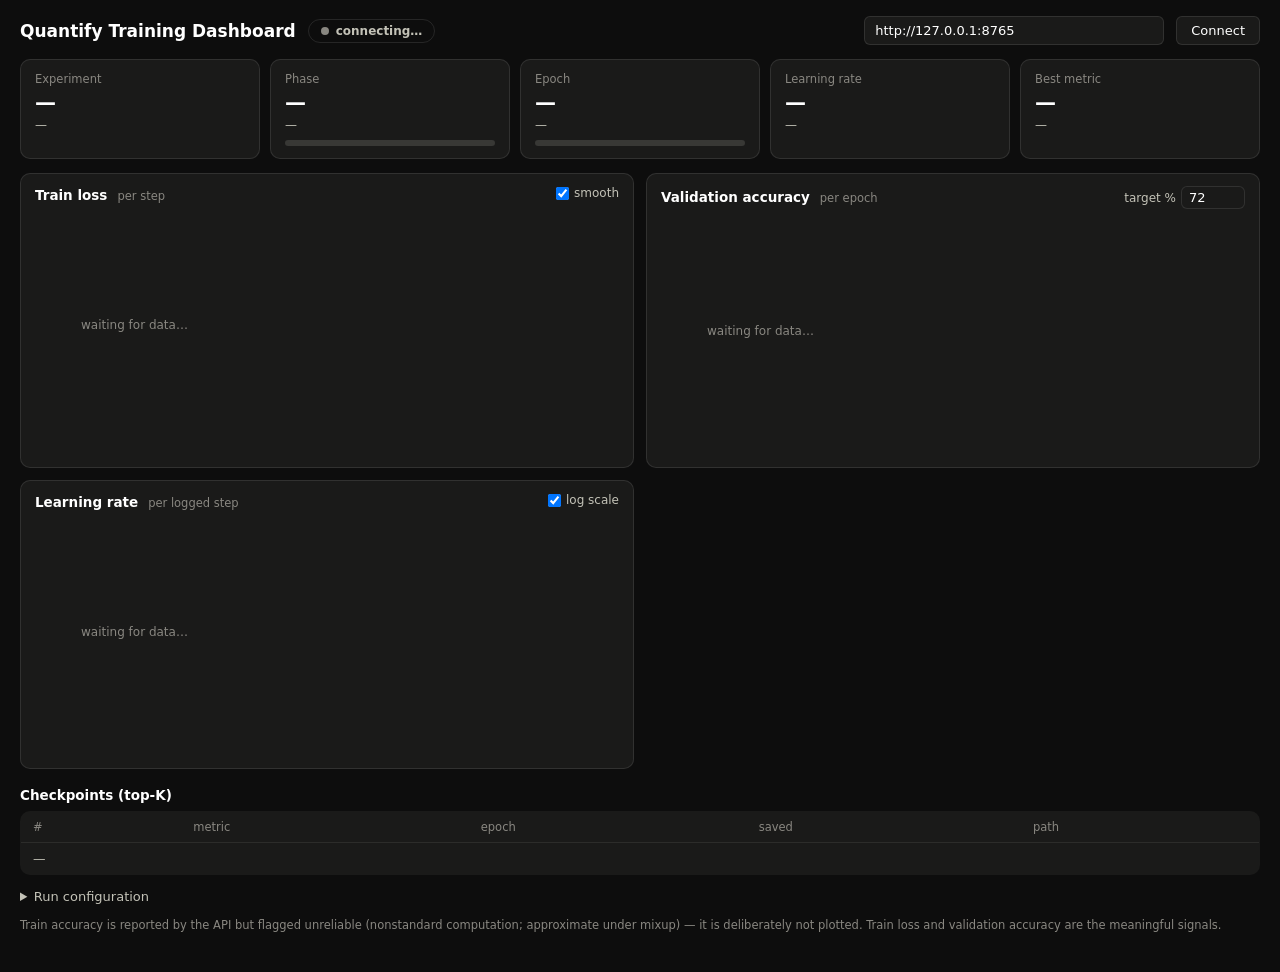
==== dashboard/index.html @ 870816b6 "Merge pull request #4 from mareebbaig/main testing dashboard" ====
<!DOCTYPE html>
<html lang="en">
<head>
<meta charset="utf-8">
<meta name="viewport" content="width=device-width, initial-scale=1">
<title>Quantify Training Dashboard</title>
<style>
  /* Dark-only theme (per project requirement). Palette roles from the
     validated reference palette; series colors checked with the dataviz
     validator against surface #1a1a19 (all PASS). */
  :root {
    --page:           #0d0d0d;
    --surface:        #1a1a19;
    --text-primary:   #ffffff;
    --text-secondary: #c3c2b7;
    --text-muted:     #898781;
    --grid:           #2c2c2a;
    --baseline:       #383835;
    --border:         rgba(255,255,255,0.10);
    --series-loss:    #3987e5;  /* blue  — train loss    */
    --series-acc:     #199e70;  /* aqua  — val accuracy  */
    --series-lr:      #c98500;  /* yellow — learning rate */
    --good:           #0ca30c;
    --critical:       #d03b3b;
  }
  * { box-sizing: border-box; margin: 0; padding: 0; }
  body {
    background: var(--page);
    color: var(--text-primary);
    font-family: system-ui, -apple-system, "Segoe UI", sans-serif;
    font-size: 14px;
    padding: 16px 20px 40px;
  }
  h1 { font-size: 17px; font-weight: 600; }
  .topbar {
    display: flex; align-items: center; gap: 12px; flex-wrap: wrap;
    margin-bottom: 14px;
  }
  .topbar .spacer { flex: 1; }
  .conn-pill {
    display: inline-flex; align-items: center; gap: 7px;
    padding: 4px 12px; border-radius: 99px; font-size: 12px; font-weight: 600;
    border: 1px solid var(--border); color: var(--text-secondary);
  }
  .conn-pill .dot { width: 8px; height: 8px; border-radius: 50%; background: var(--text-muted); }
  .conn-pill.live .dot { background: var(--good); }
  .conn-pill.finished .dot { background: var(--series-loss); }
  .conn-pill.disconnected { color: var(--critical); border-color: var(--critical); }
  .conn-pill.disconnected .dot { background: var(--critical); }

  input[type="text"], input[type="number"], select {
    background: var(--surface); color: var(--text-primary);
    border: 1px solid var(--border); border-radius: 6px;
    padding: 6px 10px; font: inherit; font-size: 13px;
  }
  input[type="text"]#apiBase { width: 300px; }
  button {
    background: var(--surface); color: var(--text-primary);
    border: 1px solid var(--border); border-radius: 6px;
    padding: 6px 14px; font: inherit; font-size: 13px; cursor: pointer;
  }
  button:hover { border-color: var(--text-muted); }

  .cards { display: grid; grid-template-columns: repeat(auto-fit, minmax(180px, 1fr)); gap: 10px; margin-bottom: 14px; }
  .card {
    background: var(--surface); border: 1px solid var(--border);
    border-radius: 10px; padding: 12px 14px; min-width: 0;
  }
  .card .label { font-size: 11.5px; color: var(--text-muted); margin-bottom: 5px; }
  .card .value { font-size: 21px; font-weight: 600; overflow: hidden; text-overflow: ellipsis; white-space: nowrap; }
  .card .sub   { font-size: 12px; color: var(--text-secondary); margin-top: 3px;
                 overflow: hidden; text-overflow: ellipsis; white-space: nowrap; }
  .meter { height: 6px; border-radius: 3px; background: var(--baseline); margin-top: 8px; overflow: hidden; }
  .meter > div { height: 100%; border-radius: 3px; background: var(--series-loss); width: 0%; transition: width .4s; }
  .meter.quant > div { background: var(--series-acc); }

  .charts { display: grid; grid-template-columns: repeat(auto-fit, minmax(420px, 1fr)); gap: 12px; }
  .chart-card { background: var(--surface); border: 1px solid var(--border); border-radius: 10px; padding: 12px 14px; }
  .chart-head { display: flex; align-items: baseline; gap: 10px; flex-wrap: wrap; margin-bottom: 6px; }
  .chart-head h2 { font-size: 13.5px; font-weight: 600; }
  .chart-head .hint { font-size: 11.5px; color: var(--text-muted); }
  .chart-head .controls { margin-left: auto; display: flex; align-items: center; gap: 10px; font-size: 12px; color: var(--text-secondary); }
  .chart-head .controls label { display: inline-flex; align-items: center; gap: 5px; cursor: pointer; }
  .chart-head input[type="number"] { width: 64px; padding: 3px 7px; }
  .chart-wrap { position: relative; }
  canvas { display: block; width: 100%; height: 240px; }
  .tooltip {
    position: absolute; pointer-events: none; display: none; z-index: 5;
    background: var(--page); border: 1px solid var(--border); border-radius: 7px;
    padding: 7px 10px; font-size: 12px; color: var(--text-secondary);
    white-space: nowrap; box-shadow: 0 4px 14px rgba(0,0,0,.5);
  }
  .tooltip .tt-value { color: var(--text-primary); font-weight: 600; font-size: 13px; }
  .tooltip .key { display: inline-block; width: 12px; height: 0; border-top: 2px solid; margin-right: 6px; vertical-align: middle; }

  details.config { margin: 14px 0; }
  details.config summary { cursor: pointer; color: var(--text-secondary); font-size: 13px; }
  details.config pre {
    margin-top: 8px; padding: 12px; background: var(--surface);
    border: 1px solid var(--border); border-radius: 10px;
    font-size: 12px; color: var(--text-secondary); overflow-x: auto;
  }
  .section-title { font-size: 13.5px; font-weight: 600; margin: 18px 0 8px; }
  table { width: 100%; border-collapse: collapse; background: var(--surface); border: 1px solid var(--border); border-radius: 10px; overflow: hidden; }
  th, td { text-align: left; padding: 8px 12px; font-size: 12.5px; border-bottom: 1px solid var(--grid); }
  th { color: var(--text-muted); font-weight: 500; font-size: 11.5px; }
  td { color: var(--text-secondary); }
  td.num { font-variant-numeric: tabular-nums; }
  tr:last-child td { border-bottom: none; }
  .footnote { font-size: 11.5px; color: var(--text-muted); margin-top: 14px; }
</style>
</head>
<body>

<div class="topbar">
  <h1>Quantify Training Dashboard</h1>
  <span class="conn-pill" id="connPill"><span class="dot"></span><span id="connText">connecting…</span></span>
  <div class="spacer"></div>
  <input type="text" id="apiBase" list="apiBaseList" placeholder="http://127.0.0.1:8765" spellcheck="false">
  <datalist id="apiBaseList"></datalist>
  <button id="connectBtn">Connect</button>
</div>

<div class="cards">
  <div class="card">
    <div class="label">Experiment</div>
    <div class="value" id="expName">—</div>
    <div class="sub" id="expSub">—</div>
  </div>
  <div class="card">
    <div class="label">Phase</div>
    <div class="value" id="phaseName">—</div>
    <div class="sub" id="quantSub">—</div>
    <div class="meter quant"><div id="quantMeter"></div></div>
  </div>
  <div class="card">
    <div class="label">Epoch</div>
    <div class="value" id="epochVal">—</div>
    <div class="sub" id="etaSub">—</div>
    <div class="meter"><div id="epochMeter"></div></div>
  </div>
  <div class="card">
    <div class="label">Learning rate</div>
    <div class="value" id="lrVal">—</div>
    <div class="sub" id="stepSub">—</div>
  </div>
  <div class="card">
    <div class="label" id="bestLabel">Best metric</div>
    <div class="value" id="bestVal">—</div>
    <div class="sub" id="bestSub">—</div>
  </div>
</div>

<div class="charts">
  <div class="chart-card">
    <div class="chart-head">
      <h2>Train loss</h2><span class="hint">per step</span>
      <div class="controls">
        <label><input type="checkbox" id="smoothToggle" checked> smooth</label>
      </div>
    </div>
    <div class="chart-wrap">
      <canvas id="lossChart"></canvas>
      <div class="tooltip" id="lossTip"></div>
    </div>
  </div>

  <div class="chart-card">
    <div class="chart-head">
      <h2>Validation accuracy</h2><span class="hint">per epoch</span>
      <div class="controls">
        <label>target % <input type="number" id="targetAcc" value="72" min="0" max="100" step="0.5"></label>
      </div>
    </div>
    <div class="chart-wrap">
      <canvas id="accChart"></canvas>
      <div class="tooltip" id="accTip"></div>
    </div>
  </div>

  <div class="chart-card">
    <div class="chart-head">
      <h2>Learning rate</h2><span class="hint">per logged step</span>
      <div class="controls">
        <label><input type="checkbox" id="lrLogToggle" checked> log scale</label>
      </div>
    </div>
    <div class="chart-wrap">
      <canvas id="lrChart"></canvas>
      <div class="tooltip" id="lrTip"></div>
    </div>
  </div>
</div>

<div class="section-title">Checkpoints (top-K)</div>
<table id="ckptTable">
  <thead><tr><th>#</th><th id="ckptMetricHead">metric</th><th>epoch</th><th>saved</th><th>path</th></tr></thead>
  <tbody><tr><td colspan="5">—</td></tr></tbody>
</table>

<details class="config">
  <summary>Run configuration</summary>
  <pre id="configDump">—</pre>
</details>

<p class="footnote">
  Train accuracy is reported by the API but flagged unreliable (nonstandard computation;
  approximate under mixup) — it is deliberately not plotted. Train loss and validation
  accuracy are the meaningful signals.
</p>

<script>
"use strict";

/* ────────────────────────── state ────────────────────────── */

const state = {
  apiBase: null,
  steps: [],        // {step, t, loss, lr}
  epochs: [],       // {epoch, t, duration_s, train_loss, val_loss, val_acc, ...}
  sinceStep: -1,
  sinceEpoch: -1,
  status: null,
  failures: 0,
  connected: false,
  timer: null,
};

const $ = (id) => document.getElementById(id);

const css = (name) =>
  getComputedStyle(document.documentElement).getPropertyValue(name).trim();
const COLORS = {
  loss: css("--series-loss"), acc: css("--series-acc"), lr: css("--series-lr"),
  grid: css("--grid"), baseline: css("--baseline"),
  muted: css("--text-muted"), secondary: css("--text-secondary"),
  surface: css("--surface"),
};

/* ────────────────────── API base handling ────────────────────── */

function savedBases() {
  try { return JSON.parse(localStorage.getItem("quantify_api_bases") || "[]"); }
  catch { return []; }
}
function rememberBase(base) {
  const bases = savedBases().filter((b) => b !== base);
  bases.unshift(base);
  localStorage.setItem("quantify_api_bases", JSON.stringify(bases.slice(0, 8)));
  renderBaseList();
}
function renderBaseList() {
  const dl = $("apiBaseList");
  dl.replaceChildren(...savedBases().map((b) => {
    const opt = document.createElement("option");
    opt.value = b;
    return opt;
  }));
}

function connect(base) {
  base = base.replace(/\/+$/, "");
  state.apiBase = base;
  state.steps = []; state.epochs = [];
  state.sinceStep = -1; state.sinceEpoch = -1;
  state.status = null; state.failures = 0; state.connected = false;
  $("configDump").textContent = "—";
  rememberBase(base);
  setPill("connecting…", "");
  if (state.timer) clearInterval(state.timer);
  fetchConfig();
  poll();
  state.timer = setInterval(poll, 2000);
}

/* ────────────────────────── polling ────────────────────────── */

async function getJSON(path) {
  const resp = await fetch(state.apiBase + path, { signal: AbortSignal.timeout(4000) });
  if (!resp.ok) throw new Error("HTTP " + resp.status);
  return resp.json();
}

async function poll() {
  try {
    const [status, metrics] = await Promise.all([
      getJSON("/api/v1/status"),
      getJSON(`/api/v1/metrics?since_step=${state.sinceStep}&since_epoch=${state.sinceEpoch}`),
    ]);
    state.status = status;
    for (const s of metrics.steps) { state.steps.push(s); state.sinceStep = s.step; }
    for (const e of metrics.epochs) { state.epochs.push(e); state.sinceEpoch = e.epoch; }
    state.failures = 0;
    state.connected = true;
    setPill(status.status === "finished" ? "finished" : "live",
            status.status === "finished" ? "finished" : "live");
    renderStatus(); renderCharts();
    if (state.steps.length === metrics.steps.length || metrics.epochs.length) fetchCheckpoints();
  } catch (err) {
    state.failures += 1;
    if (state.failures >= 2) {
      state.connected = false;
      const suffix = state.status && state.status.status === "finished"
        ? "disconnected (run finished)" : "disconnected — showing last known state";
      setPill(suffix, "disconnected");
    }
  }
}

async function fetchConfig() {
  try {
    const cfg = await getJSON("/api/v1/config");
    $("configDump").textContent = JSON.stringify(cfg, null, 2);
  } catch { /* retried implicitly on next connect */ }
}

async function fetchCheckpoints() {
  try {
    const data = await getJSON("/api/v1/checkpoints");
    renderCheckpoints(data);
  } catch { /* keep last table */ }
}

function setPill(text, cls) {
  $("connText").textContent = text;
  $("connPill").className = "conn-pill " + cls;
}

/* ────────────────────── status panel ────────────────────── */

function fmtDuration(s) {
  if (s == null) return "—";
  s = Math.round(s);
  if (s < 60) return s + "s";
  const m = Math.floor(s / 60), sec = s % 60;
  if (m < 60) return `${m}m ${String(sec).padStart(2, "0")}s`;
  return `${Math.floor(m / 60)}h ${String(m % 60).padStart(2, "0")}m`;
}
const fmtSci = (v) => v == null ? "—" :
  (Math.abs(v) >= 0.01 ? +v.toPrecision(4) + "" : v.toExponential(2));

function renderStatus() {
  const st = state.status;
  if (!st) return;

  $("expName").textContent = st.experiment_name || "—";
  $("expName").title = st.experiment_name || "";
  $("expSub").textContent =
    `${st.model_class || "?"} · ${st.trainer_version || "?"} · ${st.device || "?"} · pid ${st.pid}`;

  const phase = st.phase || {};
  $("phaseName").textContent = phase.name === "qat" ? "QAT" : "Float warmup";
  const q = phase.quantizers || {};
  if (phase.name !== "qat") {
    // Quantization is gated off during float warmup; alpha counts from the
    // manager are not meaningful yet (V1 custom quantizers default alpha=1).
    $("quantSub").textContent = q.total
      ? `quantization gated off · ${q.total} quantizers`
      : "quantization gated off";
    $("quantMeter").style.width = "0%";
  } else if (q.total) {
    $("quantSub").textContent =
      `${q.fully_quantized}/${q.total} fully quantized · ${q.calibrated} calibrated`;
    $("quantMeter").style.width = (100 * q.fully_quantized / q.total) + "%";
  } else {
    $("quantSub").textContent = "quantizing";
    $("quantMeter").style.width = "100%";
  }

  $("epochVal").textContent =
    st.total_epochs != null ? `${st.epoch} / ${st.total_epochs}` : String(st.epoch ?? "—");
  const eta = st.status === "finished" ? "run finished" : `ETA ${fmtDuration(st.eta_s)}`;
  $("etaSub").textContent = `${eta} · up ${fmtDuration(st.uptime_s)}`;
  const inEpoch = st.epoch_progress != null ? st.epoch_progress : 0;
  const overall = st.total_epochs
    ? ((st.epochs_completed + (st.status === "finished" ? 0 : inEpoch)) / st.total_epochs)
    : 0;
  $("epochMeter").style.width = Math.min(100, 100 * overall) + "%";

  $("lrVal").textContent = fmtSci(st.current_lr);
  $("stepSub").textContent = st.global_step != null ? `step ${st.global_step.toLocaleString()}` : "—";

  const best = st.best_metric;
  if (best) {
    $("bestLabel").textContent = `Best ${best.name}`;
    $("bestVal").textContent = fmtSci(best.value);
    $("bestSub").textContent = `epoch ${best.epoch} (${best.mode})`;
  }
}

/* ────────────────────── checkpoints table ────────────────────── */

function renderCheckpoints(data) {
  $("ckptMetricHead").textContent = data.monitor_metric || "metric";
  const rows = (data.checkpoints || []).map((c) => {
    const tr = document.createElement("tr");
    const cells = [
      String(c.rank + 1),
      fmtSci(c.metric_value),
      String(c.epoch),
      c.mtime ? new Date(c.mtime * 1000).toLocaleTimeString() : "—",
      c.path,
    ];
    cells.forEach((text, i) => {
      const td = document.createElement("td");
      td.textContent = i === 4 ? text.split(/[\\/]/).pop() : text;
      if (i === 4) td.title = text;
      if (i === 1 || i === 2) td.className = "num";
      tr.appendChild(td);
    });
    return tr;
  });
  const body = $("ckptTable").tBodies[0];
  if (rows.length) body.replaceChildren(...rows);
}

/* ────────────────────── charting (canvas) ────────────────────── */

function niceTicks(lo, hi, n = 5) {
  if (!(hi > lo)) hi = lo + 1;
  const span = hi - lo;
  const step0 = Math.pow(10, Math.floor(Math.log10(span / n)));
  const step = [1, 2, 5, 10].map((m) => m * step0).find((s) => span / s <= n) || step0 * 10;
  const ticks = [];
  for (let v = Math.ceil(lo / step) * step; v <= hi + 1e-12; v += step) ticks.push(v);
  return ticks;
}

function fmtTick(v) {
  if (v === 0) return "0";
  const a = Math.abs(v);
  if (a >= 1e5 || a < 1e-3) return v.toExponential(0);
  if (a >= 1000) return (v / 1000) + "k";
  return +v.toPrecision(3) + "";
}

/** Minimal single-series line chart with crosshair tooltip. */
class LineChart {
  constructor(canvasId, tipId, color, opts = {}) {
    this.canvas = $(canvasId);
    this.tip = $(tipId);
    this.color = color;
    this.opts = opts;              // {log, target, xLabel, valueName, fmt}
    this.data = [];                // [{x, y}]
    this.aux = null;               // optional raw (unsmoothed) series
    this.hoverX = null;
    this.canvas.addEventListener("pointermove", (e) => this.onMove(e));
    this.canvas.addEventListener("pointerleave", () => { this.hoverX = null; this.tip.style.display = "none"; this.draw(); });
    new ResizeObserver(() => this.draw()).observe(this.canvas);
  }

  setData(data, aux = null) { this.data = data; this.aux = aux; this.draw(); }

  layout() {
    const dpr = window.devicePixelRatio || 1;
    const w = this.canvas.clientWidth, h = this.canvas.clientHeight;
    if (this.canvas.width !== w * dpr) { this.canvas.width = w * dpr; this.canvas.height = h * dpr; }
    return { w, h, dpr, m: { l: 46, r: 12, t: 8, b: 22 } };
  }

  scales(w, h, m) {
    const pts = this.data;
    const xs = pts.map((p) => p.x);
    let ys = pts.map((p) => p.y);
    if (this.aux) ys = ys.concat(this.aux.map((p) => p.y));
    const log = this.opts.log && this.opts.log();
    if (log) ys = ys.filter((y) => y > 0);
    const target = this.opts.target ? this.opts.target() : null;
    if (target != null && !log) ys = ys.concat([target]);
    let xLo = Math.min(...xs), xHi = Math.max(...xs);
    let yLo = Math.min(...ys), yHi = Math.max(...ys);
    if (xLo === xHi) { xLo -= 0.5; xHi += 0.5; }
    if (log) { yLo = Math.log10(yLo); yHi = Math.log10(yHi); }
    if (yLo === yHi) { yLo -= Math.abs(yLo) * 0.1 || 0.5; yHi += Math.abs(yHi) * 0.1 || 0.5; }
    const pad = (yHi - yLo) * 0.06;
    yLo -= pad; yHi += pad;
    const X = (x) => m.l + ((x - xLo) / (xHi - xLo)) * (w - m.l - m.r);
    const Y = (y) => {
      const v = log ? Math.log10(Math.max(y, 1e-300)) : y;
      return h - m.b - ((v - yLo) / (yHi - yLo)) * (h - m.t - m.b);
    };
    return { X, Y, xLo, xHi, yLo, yHi, log };
  }

  draw() {
    const { w, h, dpr, m } = this.layout();
    const ctx = this.canvas.getContext("2d");
    ctx.setTransform(dpr, 0, 0, dpr, 0, 0);
    ctx.clearRect(0, 0, w, h);
    if (this.data.length < 1) {
      ctx.fillStyle = COLORS.muted; ctx.font = "12px system-ui";
      ctx.fillText("waiting for data…", m.l, h / 2);
      return;
    }
    const sc = this.scales(w, h, m);
    ctx.font = "11px system-ui";

    // gridlines + y ticks (hairline, recessive)
    const yTicks = sc.log
      ? this.logTicks(sc.yLo, sc.yHi)
      : niceTicks(sc.yLo, sc.yHi, 5).map((v) => [v, fmtTick(v)]);
    ctx.strokeStyle = COLORS.grid; ctx.lineWidth = 1; ctx.fillStyle = COLORS.muted;
    ctx.textAlign = "right"; ctx.textBaseline = "middle";
    for (const [v, label] of yTicks) {
      const y = h - m.b - ((v - sc.yLo) / (sc.yHi - sc.yLo)) * (h - m.t - m.b);
      if (y < m.t - 1 || y > h - m.b + 1) continue;
      ctx.beginPath(); ctx.moveTo(m.l, y); ctx.lineTo(w - m.r, y); ctx.stroke();
      ctx.fillText(label, m.l - 6, y);
    }
    // x ticks
    ctx.textAlign = "center"; ctx.textBaseline = "top";
    for (const v of niceTicks(sc.xLo, sc.xHi, 7)) {
      if (v < sc.xLo || v > sc.xHi) continue;
      ctx.fillText(fmtTick(v), sc.X(v), h - m.b + 6);
    }
    // baseline
    ctx.strokeStyle = COLORS.baseline;
    ctx.beginPath(); ctx.moveTo(m.l, h - m.b); ctx.lineTo(w - m.r, h - m.b); ctx.stroke();

    // target reference line (dashed, ink — not a series)
    const target = this.opts.target ? this.opts.target() : null;
    if (target != null && !sc.log) {
      const y = sc.Y(target);
      if (y >= m.t && y <= h - m.b) {
        ctx.save();
        ctx.strokeStyle = COLORS.secondary; ctx.setLineDash([5, 4]); ctx.lineWidth = 1;
        ctx.beginPath(); ctx.moveTo(m.l, y); ctx.lineTo(w - m.r, y); ctx.stroke();
        ctx.restore();
        ctx.fillStyle = COLORS.secondary; ctx.textAlign = "left"; ctx.textBaseline = "bottom";
        ctx.fillText("target " + target, m.l + 4, y - 2);
      }
    }

    // aux (raw) series — de-emphasized wash under the main line
    if (this.aux && this.aux.length > 1) this.strokePath(ctx, this.aux, sc, w, 0.35, 1.5);
    // main series — 2px round
    this.strokePath(ctx, this.data, sc, w, 1, 2);

    // end marker: >=8px dot with 2px surface ring
    const last = this.data[this.data.length - 1];
    ctx.beginPath(); ctx.arc(sc.X(last.x), sc.Y(last.y), 6, 0, 7);
    ctx.fillStyle = COLORS.surface; ctx.fill();
    ctx.beginPath(); ctx.arc(sc.X(last.x), sc.Y(last.y), 4, 0, 7);
    ctx.fillStyle = this.color; ctx.fill();

    // crosshair
    if (this.hoverX != null) {
      const p = this.nearest(this.hoverX, sc);
      if (p) {
        ctx.strokeStyle = COLORS.baseline; ctx.lineWidth = 1;
        ctx.beginPath(); ctx.moveTo(sc.X(p.x), m.t); ctx.lineTo(sc.X(p.x), h - m.b); ctx.stroke();
        ctx.beginPath(); ctx.arc(sc.X(p.x), sc.Y(p.y), 5.5, 0, 7);
        ctx.fillStyle = COLORS.surface; ctx.fill();
        ctx.beginPath(); ctx.arc(sc.X(p.x), sc.Y(p.y), 3.5, 0, 7);
        ctx.fillStyle = this.color; ctx.fill();
      }
    }
  }

  logTicks(lo, hi) {
    const ticks = [];
    for (let e = Math.ceil(lo); e <= Math.floor(hi); e++) ticks.push([e, "1e" + e]);
    if (ticks.length < 2) ticks.push([lo, fmtTick(Math.pow(10, lo))], [hi, fmtTick(Math.pow(10, hi))]);
    return ticks;
  }

  strokePath(ctx, pts, sc, w, alpha, width) {
    // Downsample to ~2 points per pixel column (min/max) for large histories
    const plotW = Math.max(w - 60, 50);
    let drawPts = pts;
    if (pts.length > plotW * 2) {
      drawPts = [];
      const bucket = pts.length / plotW;
      for (let b = 0; b < plotW; b++) {
        const s = Math.floor(b * bucket), e = Math.min(Math.floor((b + 1) * bucket), pts.length);
        if (s >= e) continue;
        let mn = pts[s], mx = pts[s];
        for (let i = s + 1; i < e; i++) {
          if (pts[i].y < mn.y) mn = pts[i];
          if (pts[i].y > mx.y) mx = pts[i];
        }
        drawPts.push(mn.x <= mx.x ? mn : mx, mn.x <= mx.x ? mx : mn);
      }
    }
    ctx.save();
    ctx.globalAlpha = alpha;
    ctx.strokeStyle = this.color; ctx.lineWidth = width;
    ctx.lineJoin = "round"; ctx.lineCap = "round";
    ctx.beginPath();
    drawPts.forEach((p, i) => {
      const x = sc.X(p.x), y = sc.Y(p.y);
      i === 0 ? ctx.moveTo(x, y) : ctx.lineTo(x, y);
    });
    ctx.stroke();
    ctx.restore();
  }

  nearest(pixelX, sc) {
    // binary search on x (data is sorted by x)
    const pts = this.data;
    if (!pts.length) return null;
    let lo = 0, hi = pts.length - 1;
    while (hi - lo > 1) {
      const mid = (lo + hi) >> 1;
      (sc.X(pts[mid].x) < pixelX) ? (lo = mid) : (hi = mid);
    }
    return (Math.abs(sc.X(pts[lo].x) - pixelX) <= Math.abs(sc.X(pts[hi].x) - pixelX)) ? pts[lo] : pts[hi];
  }

  onMove(e) {
    if (!this.data.length) return;
    const rect = this.canvas.getBoundingClientRect();
    this.hoverX = e.clientX - rect.left;
    const { w, h, m } = this.layout();
    const sc = this.scales(w, h, m);
    const p = this.nearest(this.hoverX, sc);
    this.draw();
    if (!p) return;
    const fmt = this.opts.fmt || fmtSci;
    this.tip.replaceChildren();
    const line1 = document.createElement("div");
    const key = document.createElement("span");
    key.className = "key"; key.style.borderTopColor = this.color;
    const val = document.createElement("span");
    val.className = "tt-value"; val.textContent = fmt(p.y);
    line1.append(key, val, ` ${this.opts.valueName || "value"}`);
    const line2 = document.createElement("div");
    line2.textContent = `${this.opts.xLabel || "x"} ${p.x.toLocaleString()}`;
    this.tip.append(line1, line2);
    this.tip.style.display = "block";
    const tipW = this.tip.offsetWidth;
    const px = sc.X(p.x);
    this.tip.style.left = (px + 12 + tipW > w ? px - tipW - 12 : px + 12) + "px";
    this.tip.style.top = Math.max(sc.Y(p.y) - 40, 4) + "px";
  }
}

const lossChart = new LineChart("lossChart", "lossTip", COLORS.loss,
  { xLabel: "step", valueName: "loss", fmt: (v) => v.toFixed(4) });
const accChart = new LineChart("accChart", "accTip", COLORS.acc,
  { xLabel: "epoch", valueName: "val acc", target: () => {
      const v = parseFloat($("targetAcc").value);
      return Number.isFinite(v) ? v / 100 : null;
    }, fmt: (v) => (100 * v).toFixed(2) + "%" });
const lrChart = new LineChart("lrChart", "lrTip", COLORS.lr,
  { xLabel: "step", valueName: "lr", log: () => $("lrLogToggle").checked });

function ema(points, alpha) {
  let m = null;
  return points.map((p) => {
    m = m === null ? p.y : alpha * m + (1 - alpha) * p.y;
    return { x: p.x, y: m };
  });
}

function renderCharts() {
  const lossPts = state.steps.filter((s) => s.loss != null).map((s) => ({ x: s.step, y: s.loss }));
  if ($("smoothToggle").checked && lossPts.length > 5) {
    // smoothing window scales gently with history length
    const alpha = Math.min(0.98, 1 - 1 / Math.max(5, lossPts.length / 50));
    lossChart.setData(ema(lossPts, alpha), lossPts);
  } else {
    lossChart.setData(lossPts, null);
  }

  accChart.setData(
    state.epochs.filter((e) => e.val_acc != null).map((e) => ({ x: e.epoch, y: e.val_acc })));

  let lrPts = state.steps.filter((s) => s.lr != null).map((s) => ({ x: s.step, y: s.lr }));
  if (!lrPts.length)  // fall back to per-epoch LR when no scheduler logs steps
    lrPts = state.epochs.filter((e) => e.lr != null).map((e) => ({ x: e.epoch, y: e.lr }));
  lrChart.setData(lrPts);
}

["smoothToggle", "lrLogToggle", "targetAcc"].forEach((id) =>
  $(id).addEventListener("input", renderCharts));

/* ────────────────────────── boot ────────────────────────── */

renderBaseList();
const urlApi = new URLSearchParams(location.search).get("api");
const initial = urlApi || savedBases()[0] || "http://127.0.0.1:8765";
$("apiBase").value = initial;
$("connectBtn").addEventListener("click", () => connect($("apiBase").value.trim()));
$("apiBase").addEventListener("keydown", (e) => { if (e.key === "Enter") connect($("apiBase").value.trim()); });
connect(initial);
</script>
</body>
</html>
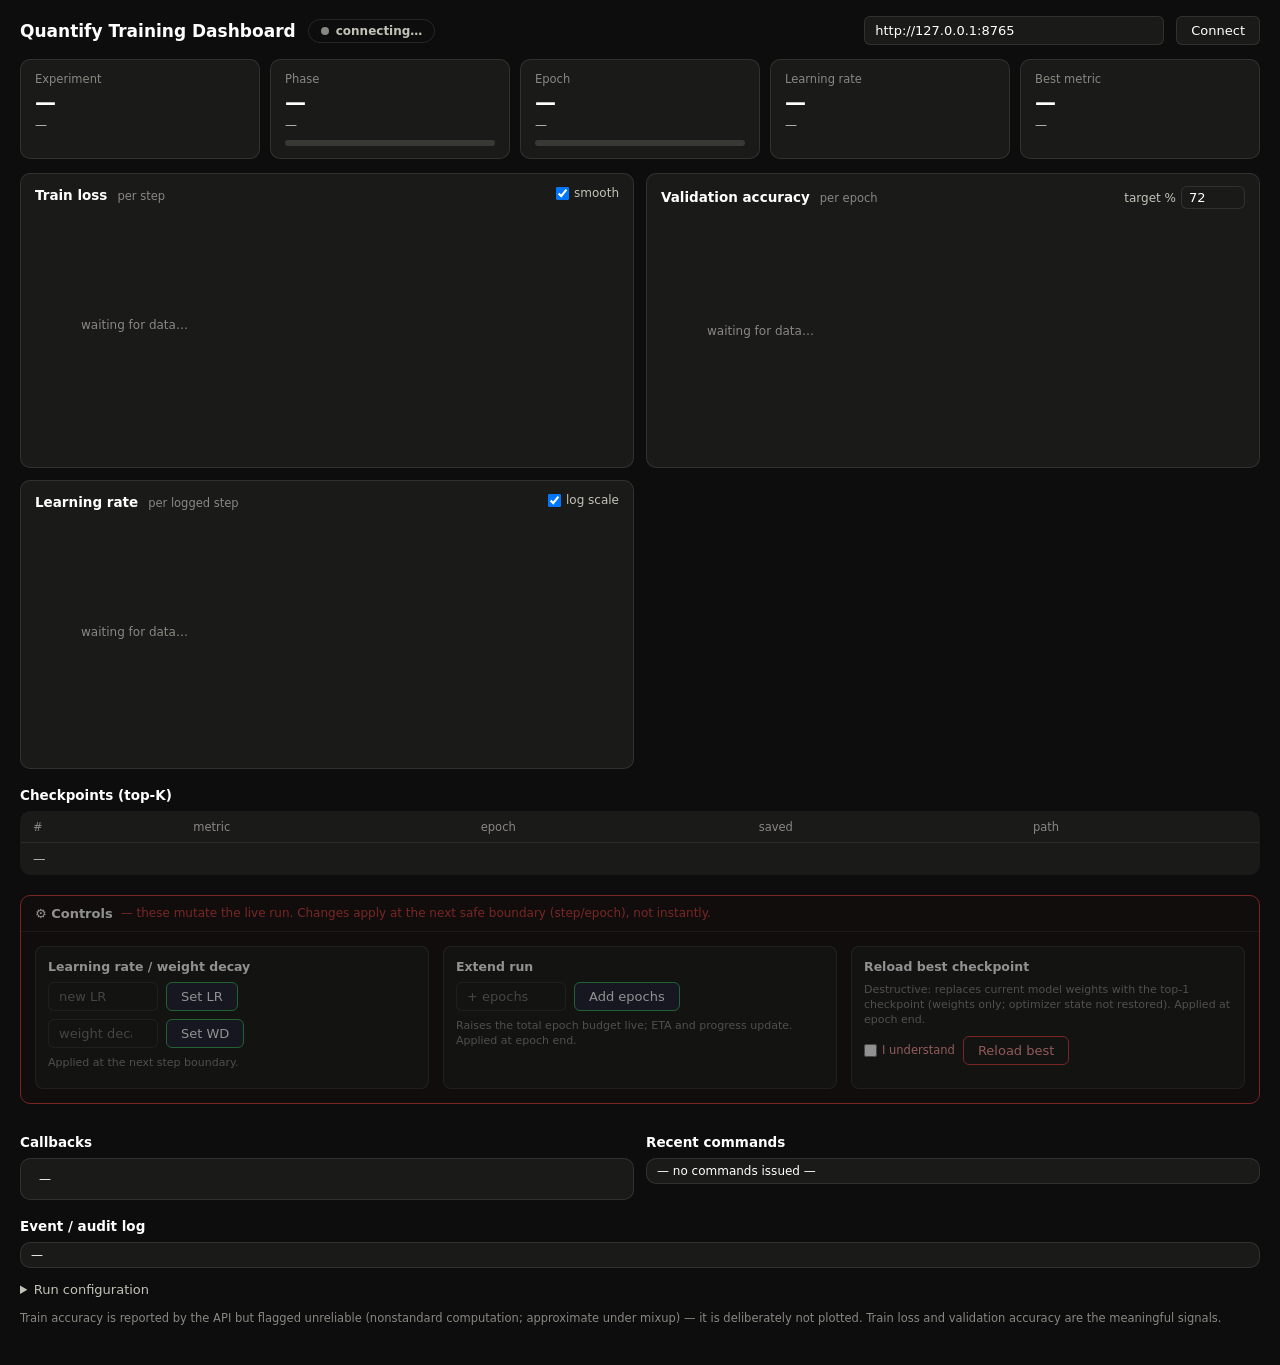
==== commit f1a109f8: "Add Controls panel + callbacks/commands/events views to dashboard UI A visually distinct (red-border" ====
--- a/dashboard/index.html
+++ b/dashboard/index.html
@@ -108,6 +108,54 @@
   td.num { font-variant-numeric: tabular-nums; }
   tr:last-child td { border-bottom: none; }
   .footnote { font-size: 11.5px; color: var(--text-muted); margin-top: 14px; }
+
+  /* ── Controls (write) — deliberately distinct from read-only display ── */
+  .controls-panel {
+    margin-top: 20px; border: 1px solid var(--critical); border-radius: 10px;
+    background: rgba(208,59,59,0.05); overflow: hidden;
+  }
+  .controls-panel > .head {
+    display: flex; align-items: center; gap: 8px;
+    padding: 10px 14px; border-bottom: 1px solid var(--border);
+    font-size: 13px; font-weight: 600; color: var(--text-primary);
+  }
+  .controls-panel > .head .warn { color: var(--critical); font-size: 12px; font-weight: 500; }
+  .controls-panel[data-enabled="false"] { opacity: .55; }
+  .controls-grid { display: grid; grid-template-columns: repeat(auto-fit, minmax(260px, 1fr)); gap: 14px; padding: 14px; }
+  .control-box { background: var(--surface); border: 1px solid var(--border); border-radius: 8px; padding: 12px; }
+  .control-box h3 { font-size: 12.5px; font-weight: 600; margin-bottom: 8px; }
+  .control-box .row { display: flex; align-items: center; gap: 8px; flex-wrap: wrap; }
+  .control-box .hint { font-size: 11px; color: var(--text-muted); margin-top: 7px; line-height: 1.4; }
+  .control-box input[type="number"] { width: 110px; }
+  .control-box button.act { background: #223; border-color: #3a5; }
+  .control-box button.danger { border-color: var(--critical); color: #ff9c9c; }
+  .control-box label.confirm { display: inline-flex; align-items: center; gap: 5px; font-size: 11.5px; color: #ff9c9c; }
+
+  .cb-list { display: flex; flex-direction: column; gap: 6px; }
+  .cb-item { display: flex; align-items: center; gap: 8px; font-size: 12px; padding: 5px 8px; border: 1px solid var(--grid); border-radius: 6px; }
+  .cb-item .cb-name { font-weight: 600; color: var(--text-primary); }
+  .cb-item .cb-meta { color: var(--text-muted); font-size: 11px; }
+  .cb-item .cb-spacer { flex: 1; }
+  .cb-toggle { font-size: 11px; padding: 3px 10px; }
+  .badge { font-size: 10.5px; padding: 1px 7px; border-radius: 99px; border: 1px solid var(--border); }
+  .badge.on  { color: var(--good); border-color: var(--good); }
+  .badge.off { color: var(--text-muted); }
+  .badge.core { color: var(--text-muted); border-style: dashed; }
+  .badge.suspended { color: var(--series-lr); border-color: var(--series-lr); }
+
+  .cmd-row, .evt-row { display: flex; gap: 10px; align-items: baseline; font-size: 12px; padding: 5px 10px; border-bottom: 1px solid var(--grid); }
+  .cmd-row:last-child, .evt-row:last-child { border-bottom: none; }
+  .cmd-status { font-size: 10.5px; padding: 1px 8px; border-radius: 99px; border: 1px solid var(--border); flex-shrink: 0; }
+  .cmd-status.pending { color: var(--series-lr); border-color: var(--series-lr); }
+  .cmd-status.applied { color: var(--good); border-color: var(--good); }
+  .cmd-status.failed  { color: var(--critical); border-color: var(--critical); }
+  .cmd-type { font-weight: 600; color: var(--text-primary); flex-shrink: 0; }
+  .cmd-result, .evt-msg { color: var(--text-secondary); overflow: hidden; text-overflow: ellipsis; white-space: nowrap; }
+  .evt-time, .cmd-time { color: var(--text-muted); font-variant-numeric: tabular-nums; flex-shrink: 0; font-size: 11px; }
+  .evt-kind { color: var(--text-muted); flex-shrink: 0; font-size: 11px; min-width: 118px; }
+  .log-box { background: var(--surface); border: 1px solid var(--border); border-radius: 10px; max-height: 240px; overflow-y: auto; }
+  .two-col { display: grid; grid-template-columns: repeat(auto-fit, minmax(340px, 1fr)); gap: 12px; }
+  .toast { color: var(--critical); font-size: 12px; margin-left: auto; }
 </style>
 </head>
 <body>
@@ -140,7 +188,7 @@
     <div class="meter"><div id="epochMeter"></div></div>
   </div>
   <div class="card">
-    <div class="label">Learning rate</div>
+    <div class="label">Learning rate <span class="badge suspended" id="schedBadge" style="display:none">scheduler suspended</span></div>
     <div class="value" id="lrVal">—</div>
     <div class="sub" id="stepSub">—</div>
   </div>
@@ -198,6 +246,67 @@
   <tbody><tr><td colspan="5">—</td></tr></tbody>
 </table>
 
+<!-- ── Controls (write) ─────────────────────────────────────────────── -->
+<div class="controls-panel" id="controlsPanel" data-enabled="false">
+  <div class="head">
+    ⚙ Controls
+    <span class="warn">— these mutate the live run. Changes apply at the next safe boundary (step/epoch), not instantly.</span>
+    <span class="toast" id="controlsToast"></span>
+  </div>
+  <div class="controls-grid">
+
+    <div class="control-box">
+      <h3>Learning rate / weight decay</h3>
+      <div class="row">
+        <input type="number" id="lrInput" placeholder="new LR" step="0.0001" min="0">
+        <button class="act" id="lrApply">Set LR</button>
+      </div>
+      <div class="row" style="margin-top:8px">
+        <input type="number" id="wdInput" placeholder="weight decay" step="0.0001" min="0">
+        <button class="act" id="wdApply">Set WD</button>
+      </div>
+      <div class="hint" id="schedHint">Applied at the next step boundary.</div>
+      <div class="row" style="margin-top:6px">
+        <button id="resumeSched" style="display:none">Resume scheduler</button>
+      </div>
+    </div>
+
+    <div class="control-box">
+      <h3>Extend run</h3>
+      <div class="row">
+        <input type="number" id="addEpochsInput" placeholder="+ epochs" min="1" step="1">
+        <button class="act" id="addEpochsApply">Add epochs</button>
+      </div>
+      <div class="hint">Raises the total epoch budget live; ETA and progress update. Applied at epoch end.</div>
+    </div>
+
+    <div class="control-box">
+      <h3>Reload best checkpoint</h3>
+      <div class="hint" style="margin-top:0">Destructive: replaces current model weights with the top-1 checkpoint (weights only; optimizer state not restored). Applied at epoch end.</div>
+      <div class="row" style="margin-top:8px">
+        <label class="confirm"><input type="checkbox" id="reloadConfirm"> I understand</label>
+        <button class="danger" id="reloadApply">Reload best</button>
+      </div>
+    </div>
+
+  </div>
+</div>
+
+<!-- ── Callbacks + command/event log ────────────────────────────────── -->
+<div class="two-col" style="margin-top:12px">
+  <div>
+    <div class="section-title">Callbacks</div>
+    <div class="log-box"><div class="cb-list" id="cbList" style="padding:8px"><div class="evt-row">—</div></div></div>
+  </div>
+  <div>
+    <div class="section-title">Recent commands</div>
+    <div class="log-box" id="cmdLog"><div class="cmd-row">— no commands issued —</div></div>
+  </div>
+</div>
+
+<div class="section-title">Event / audit log</div>
+<div class="log-box" id="eventLog"><div class="evt-row">—</div></div>
+
 <details class="config">
   <summary>Run configuration</summary>
   <pre id="configDump">—</pre>
@@ -220,6 +329,10 @@
   epochs: [],       // {epoch, t, duration_s, train_loss, val_loss, val_acc, ...}
   sinceStep: -1,
   sinceEpoch: -1,
+  events: [],       // audit log
+  sinceEventId: -1,
+  commands: [],     // control command history
+  controlEnabled: false,
   status: null,
   failures: 0,
   connected: false,
@@ -263,6 +376,8 @@
   state.apiBase = base;
   state.steps = []; state.epochs = [];
   state.sinceStep = -1; state.sinceEpoch = -1;
+  state.events = []; state.sinceEventId = -1; state.commands = [];
+  state.controlEnabled = false;
   state.status = null; state.failures = 0; state.connected = false;
   $("configDump").textContent = "—";
   rememberBase(base);
@@ -296,6 +411,7 @@
             status.status === "finished" ? "finished" : "live");
     renderStatus(); renderCharts();
     if (state.steps.length === metrics.steps.length || metrics.epochs.length) fetchCheckpoints();
+    fetchControlState();
   } catch (err) {
     state.failures += 1;
     if (state.failures >= 2) {
@@ -319,6 +435,23 @@
     const data = await getJSON("/api/v1/checkpoints");
     renderCheckpoints(data);
   } catch { /* keep last table */ }
+}
+
+async function fetchControlState() {
+  try {
+    const [callbacks, commands, events] = await Promise.all([
+      getJSON("/api/v1/callbacks"),
+      getJSON("/api/v1/commands"),
+      getJSON(`/api/v1/events?since_id=${state.sinceEventId}`),
+    ]);
+    state.controlEnabled = (callbacks.callbacks || []).length > 0;
+    for (const e of events.events) { state.events.push(e); state.sinceEventId = e.id; }
+    state.commands = commands.commands || [];
+    renderCallbacks(callbacks.callbacks || []);
+    renderCommands(state.commands);
+    renderEvents(state.events);
+    $("controlsPanel").dataset.enabled = state.controlEnabled ? "true" : "false";
+  } catch { /* keep last render */ }
 }
 
 function setPill(text, cls) {
@@ -379,6 +512,13 @@
 
   $("lrVal").textContent = fmtSci(st.current_lr);
   $("stepSub").textContent = st.global_step != null ? `step ${st.global_step.toLocaleString()}` : "—";
+  const suspended = st.scheduler_suspended === true;
+  $("schedBadge").style.display = suspended ? "" : "none";
+  $("resumeSched").style.display = (state.controlEnabled && st.scheduler_active && suspended) ? "" : "none";
+  $("schedHint").textContent = st.scheduler_active
+    ? (suspended ? "Scheduler is suspended — the manual LR holds until you resume it."
+                 : "A scheduler is active; setting LR suspends it so it isn't overwritten.")
+    : "Applied at the next step boundary (no scheduler on this run).";
 
   const best = st.best_metric;
   if (best) {
@@ -413,6 +553,131 @@
   const body = $("ckptTable").tBodies[0];
   if (rows.length) body.replaceChildren(...rows);
 }
+
+/* ────────────────────── controls: render ────────────────────── */
+
+function el(tag, cls, text) {
+  const e = document.createElement(tag);
+  if (cls) e.className = cls;
+  if (text != null) e.textContent = text;
+  return e;
+}
+
+function renderCallbacks(callbacks) {
+  const list = $("cbList");
+  if (!callbacks.length) {
+    list.replaceChildren(el("div", "cb-meta", "control API not enabled for this run"));
+    return;
+  }
+  list.replaceChildren(...callbacks.map((cb) => {
+    const row = el("div", "cb-item");
+    row.append(el("span", "cb-name", cb.name));
+    row.append(el("span", "cb-meta", cb.event));
+    row.append(el("div", "cb-spacer"));
+    if (!cb.toggleable) {
+      row.append(el("span", "badge core", "core"));
+    } else {
+      row.append(el("span", `badge ${cb.enabled ? "on" : "off"}`, cb.enabled ? "on" : "off"));
+      const btn = el("button", "cb-toggle", cb.enabled ? "disable" : "enable");
+      btn.title = cb.description || "";
+      btn.onclick = () => toggleCallback(cb.name, !cb.enabled);
+      row.append(btn);
+    }
+    return row;
+  }));
+}
+
+function renderCommands(commands) {
+  const box = $("cmdLog");
+  if (!commands.length) {
+    box.replaceChildren(el("div", "cmd-row", "— no commands issued —"));
+    return;
+  }
+  const rows = commands.slice().reverse().map((c) => {
+    const row = el("div", "cmd-row");
+    row.append(el("span", `cmd-status ${c.status}`, c.status));
+    row.append(el("span", "cmd-type", c.type));
+    row.append(el("span", "cmd-result", c.result || JSON.stringify(c.params)));
+    const when = c.applied_at || c.created_at;
+    row.append(el("span", "cmd-time", when ? new Date(when * 1000).toLocaleTimeString() : ""));
+    return row;
+  });
+  box.replaceChildren(...rows);
+}
+
+function renderEvents(events) {
+  const box = $("eventLog");
+  if (!events.length) { box.replaceChildren(el("div", "evt-row", "—")); return; }
+  const rows = events.slice(-200).reverse().map((e) => {
+    const row = el("div", "evt-row");
+    row.append(el("span", "evt-time", new Date(e.t * 1000).toLocaleTimeString()));
+    row.append(el("span", "evt-kind", e.kind));
+    row.append(el("span", "evt-msg", e.message));
+    return row;
+  });
+  box.replaceChildren(...rows);
+}
+
+/* ────────────────────── controls: actions ────────────────────── */
+
+function toast(msg, isError) {
+  const t = $("controlsToast");
+  t.textContent = msg;
+  t.style.color = isError ? "var(--critical)" : "var(--good)";
+  setTimeout(() => { if (t.textContent === msg) t.textContent = ""; }, 5000);
+}
+
+async function postControl(path, body) {
+  if (!state.controlEnabled) { toast("control API not enabled for this run", true); return; }
+  try {
+    const resp = await fetch(state.apiBase + path, {
+      method: "POST",
+      headers: { "Content-Type": "application/json" },
+      body: JSON.stringify(body || {}),
+      signal: AbortSignal.timeout(5000),
+    });
+    const data = await resp.json().catch(() => ({}));
+    if (resp.status === 202) {
+      toast(`queued ${data.type} (${data.id.slice(0, 6)}…) — ${data.apply_at} boundary`, false);
+      fetchControlState();  // reflect pending immediately
+    } else {
+      toast(data.error || `HTTP ${resp.status}`, true);
+    }
+  } catch (e) {
+    toast("request failed: " + e.message, true);
+  }
+}
+
+function setLR() {
+  const v = parseFloat($("lrInput").value);
+  if (!Number.isFinite(v)) return toast("enter a learning rate", true);
+  postControl("/api/v1/control/hyperparams", { lr: v });
+}
+function setWD() {
+  const v = parseFloat($("wdInput").value);
+  if (!Number.isFinite(v)) return toast("enter a weight decay", true);
+  postControl("/api/v1/control/hyperparams", { weight_decay: v });
+}
+function addEpochs() {
+  const v = parseInt($("addEpochsInput").value, 10);
+  if (!Number.isInteger(v) || v <= 0) return toast("enter a positive epoch count", true);
+  postControl("/api/v1/control/add-epochs", { count: v });
+}
+function reloadBest() {
+  if (!$("reloadConfirm").checked) return toast("tick the confirm box first", true);
+  postControl("/api/v1/control/reload-best", { confirm: true });
+  $("reloadConfirm").checked = false;
+}
+function toggleCallback(name, enabled) {
+  postControl(`/api/v1/control/callbacks/${encodeURIComponent(name)}`, { enabled });
+}
+
+$("lrApply").onclick = setLR;
+$("wdApply").onclick = setWD;
+$("addEpochsApply").onclick = addEpochs;
+$("reloadApply").onclick = reloadBest;
+$("resumeSched").onclick = () =>
+  postControl("/api/v1/control/hyperparams", { suspend_scheduler: false });
 
 /* ────────────────────── charting (canvas) ────────────────────── */
 
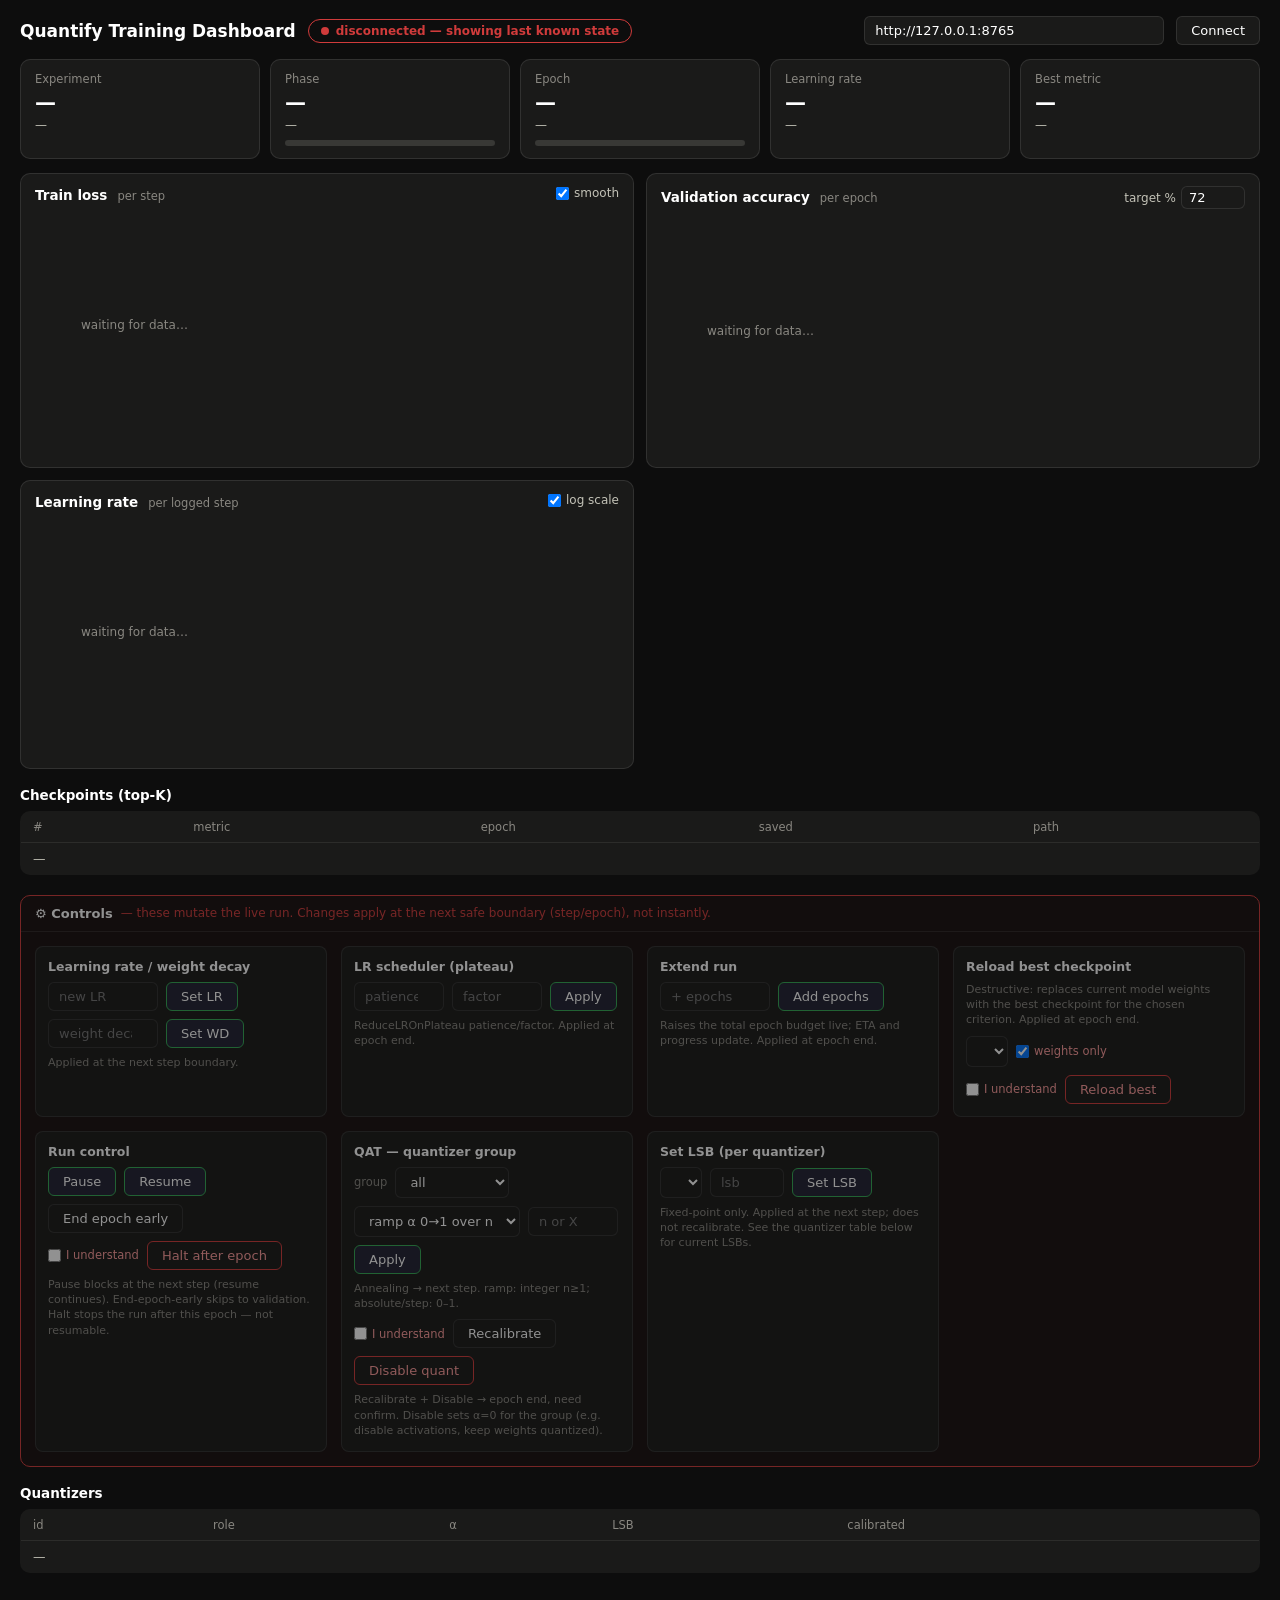
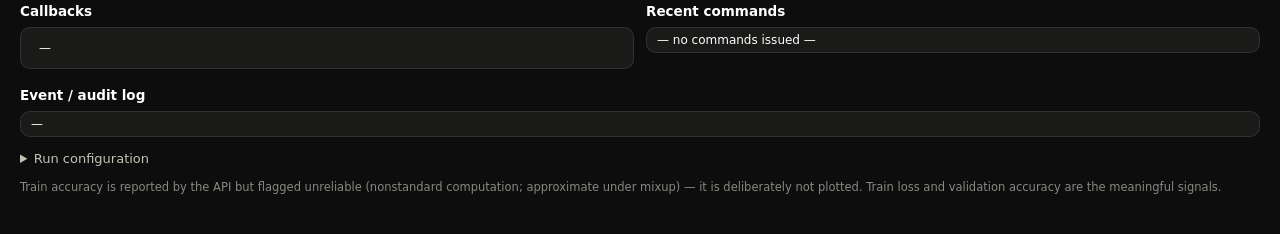
==== commit 6b2827be: "Halting the training (Pause) End current epoch and validate Editing exiting callbacks Reduce LR on p" ====
--- a/dashboard/index.html
+++ b/dashboard/index.html
@@ -250,6 +250,7 @@
 <div class="controls-panel" id="controlsPanel" data-enabled="false">
   <div class="head">
     ⚙ Controls
+    <span class="badge suspended" id="pausedBadge" style="display:none">PAUSED</span>
     <span class="warn">— these mutate the live run. Changes apply at the next safe boundary (step/epoch), not instantly.</span>
     <span class="toast" id="controlsToast"></span>
   </div>
@@ -272,6 +273,16 @@
     </div>
 
     <div class="control-box">
+      <h3>LR scheduler (plateau)</h3>
+      <div class="row">
+        <input type="number" id="schedPatience" placeholder="patience" min="0" step="1" style="width:90px">
+        <input type="number" id="schedFactor" placeholder="factor" min="0" max="1" step="0.05" style="width:90px">
+        <button class="act" id="schedApply">Apply</button>
+      </div>
+      <div class="hint" id="schedPlateauHint">ReduceLROnPlateau patience/factor. Applied at epoch end.</div>
+    </div>
+
+    <div class="control-box">
       <h3>Extend run</h3>
       <div class="row">
         <input type="number" id="addEpochsInput" placeholder="+ epochs" min="1" step="1">
@@ -282,15 +293,81 @@
 
     <div class="control-box">
       <h3>Reload best checkpoint</h3>
-      <div class="hint" style="margin-top:0">Destructive: replaces current model weights with the top-1 checkpoint (weights only; optimizer state not restored). Applied at epoch end.</div>
+      <div class="hint" style="margin-top:0">Destructive: replaces current model weights with the best checkpoint for the chosen criterion. Applied at epoch end.</div>
+      <div class="row" style="margin-top:8px">
+        <select id="reloadCriterion" title="which best-checkpoint pool to reload"></select>
+        <label class="confirm" title="weights only (safe) vs also restore optimizer + scheduler">
+          <input type="checkbox" id="reloadWeightsOnly" checked> weights only
+        </label>
+      </div>
       <div class="row" style="margin-top:8px">
         <label class="confirm"><input type="checkbox" id="reloadConfirm"> I understand</label>
         <button class="danger" id="reloadApply">Reload best</button>
       </div>
     </div>
 
+    <div class="control-box">
+      <h3>Run control</h3>
+      <div class="row">
+        <button class="act" id="pauseApply">Pause</button>
+        <button class="act" id="resumeApply">Resume</button>
+        <button id="endEpochApply">End epoch early</button>
+      </div>
+      <div class="row" style="margin-top:8px">
+        <label class="confirm"><input type="checkbox" id="haltConfirm"> I understand</label>
+        <button class="danger" id="haltApply">Halt after epoch</button>
+      </div>
+      <div class="hint">Pause blocks at the next step (resume continues). End-epoch-early skips to validation. Halt stops the run after this epoch — not resumable.</div>
+    </div>
+
+    <div class="control-box">
+      <h3>QAT — quantizer group</h3>
+      <div class="row">
+        <label style="font-size:11.5px;color:var(--text-muted)">group</label>
+        <select id="qatGroup">
+          <option value="all">all</option>
+          <option value="weights">weights</option>
+          <option value="biases">biases</option>
+          <option value="activations">activations</option>
+        </select>
+      </div>
+      <div class="row" style="margin-top:8px">
+        <select id="annealMode">
+          <option value="ramp">ramp α 0→1 over n</option>
+          <option value="absolute">set α = X</option>
+          <option value="step">set step = X</option>
+        </select>
+        <input type="number" id="annealValue" step="0.01" placeholder="n or X" style="width:90px">
+        <button class="act" id="annealApply">Apply</button>
+      </div>
+      <div class="hint">Annealing → next step. ramp: integer n≥1; absolute/step: 0–1.</div>
+      <div class="row" style="margin-top:8px">
+        <label class="confirm"><input type="checkbox" id="qatConfirm"> I understand</label>
+        <button id="recalApply">Recalibrate</button>
+        <button class="danger" id="disableApply">Disable quant</button>
+      </div>
+      <div class="hint">Recalibrate + Disable → epoch end, need confirm. Disable sets α=0 for the group (e.g. disable activations, keep weights quantized).</div>
+    </div>
+
+    <div class="control-box">
+      <h3>Set LSB (per quantizer)</h3>
+      <div class="row">
+        <select id="lsbQuantId" title="fixed-point quantizers only"></select>
+        <input type="number" id="lsbValue" step="1" placeholder="lsb" style="width:74px">
+        <button class="act" id="lsbApply">Set LSB</button>
+      </div>
+      <div class="hint">Fixed-point only. Applied at the next step; does not recalibrate. See the quantizer table below for current LSBs.</div>
+    </div>
+
   </div>
 </div>
+
+<!-- ── Quantizer inspector (read-only) ──────────────────────────────── -->
+<div class="section-title">Quantizers <span class="cb-meta" id="rolesSummary"></span></div>
+<table id="quantTable">
+  <thead><tr><th>id</th><th>role</th><th>α</th><th>LSB</th><th>calibrated</th></tr></thead>
+  <tbody><tr><td colspan="5">—</td></tr></tbody>
+</table>
 
 <!-- ── Callbacks + command/event log ────────────────────────────────── -->
 <div class="two-col" style="margin-top:12px">
@@ -403,6 +480,9 @@
       getJSON(`/api/v1/metrics?since_step=${state.sinceStep}&since_epoch=${state.sinceEpoch}`),
     ]);
     state.status = status;
+    // Control availability comes from /status, NOT from the callbacks list:
+    // V2 has control enabled but an empty callbacks list.
+    state.controlEnabled = status.control_enabled === true;
     for (const s of metrics.steps) { state.steps.push(s); state.sinceStep = s.step; }
     for (const e of metrics.epochs) { state.epochs.push(e); state.sinceEpoch = e.epoch; }
     state.failures = 0;
@@ -412,6 +492,7 @@
     renderStatus(); renderCharts();
     if (state.steps.length === metrics.steps.length || metrics.epochs.length) fetchCheckpoints();
     fetchControlState();
+    fetchQuantizers();
   } catch (err) {
     state.failures += 1;
     if (state.failures >= 2) {
@@ -437,6 +518,57 @@
   } catch { /* keep last table */ }
 }
 
+async function fetchQuantizers() {
+  try {
+    const [q, roles] = await Promise.all([
+      getJSON("/api/v1/quantizers"),
+      getJSON("/api/v1/quantizers/roles"),
+    ]);
+    renderQuantizers(q.quantizers || [], (roles && roles.histogram) || {});
+  } catch { /* keep last render */ }
+}
+
+function renderQuantizers(quants, hist) {
+  const parts = ["weight", "bias", "activation", "unknown"]
+    .filter((k) => hist[k]).map((k) => `${hist[k]} ${k}`);
+  let summary = quants.length ? `— ${parts.join(" · ")} · ${hist.total} total` : "";
+  if (hist.unknown) summary += "  ⚠ unknown-role quantizers present (group ops skip them)";
+  $("rolesSummary").textContent = summary;
+
+  const rows = quants.map((q) => {
+    const tr = document.createElement("tr");
+    const cells = [
+      q.quant_id,
+      q.role,
+      q.alpha != null ? q.alpha.toFixed(3) : "—",
+      q.lsb != null ? String(q.lsb) : "—",
+      q.search_done == null ? "—" : (q.search_done ? "yes" : "no"),
+    ];
+    cells.forEach((t, i) => {
+      const td = document.createElement("td");
+      td.textContent = t;
+      if (i === 2 || i === 3) td.className = "num";
+      tr.appendChild(td);
+    });
+    return tr;
+  });
+  if (rows.length) $("quantTable").tBodies[0].replaceChildren(...rows);
+
+  // Populate the LSB dropdown from fixed-point quantizers (those exposing lsb).
+  const sel = $("lsbQuantId");
+  const ids = quants.filter((q) => q.lsb != null).map((q) => q.quant_id);
+  const have = Array.from(sel.options).map((o) => o.value);
+  if (ids.join("|") !== have.join("|")) {
+    const keep = sel.value;
+    sel.replaceChildren(...ids.map((id) => {
+      const o = document.createElement("option");
+      o.value = id; o.textContent = id;
+      return o;
+    }));
+    if (ids.includes(keep)) sel.value = keep;
+  }
+}
+
 async function fetchControlState() {
   try {
     const [callbacks, commands, events] = await Promise.all([
@@ -444,7 +576,8 @@
       getJSON("/api/v1/commands"),
       getJSON(`/api/v1/events?since_id=${state.sinceEventId}`),
     ]);
-    state.controlEnabled = (callbacks.callbacks || []).length > 0;
+    // state.controlEnabled is set from /status (poll); do NOT derive it from
+    // the callbacks list — V2 has control but no callbacks.
     for (const e of events.events) { state.events.push(e); state.sinceEventId = e.id; }
     state.commands = commands.commands || [];
     renderCallbacks(callbacks.callbacks || []);
@@ -526,12 +659,44 @@
     $("bestVal").textContent = fmtSci(best.value);
     $("bestSub").textContent = `epoch ${best.epoch} (${best.mode})`;
   }
+
+  // Plateau scheduler: show current patience/factor, or that there is none.
+  const ps = st.plateau_scheduler;
+  $("schedPlateauHint").textContent = ps
+    ? `Current: patience=${ps.patience}, factor=${ps.factor}. Applied at epoch end.`
+    : "No ReduceLROnPlateau on this run (set reduce_lr_on_plateau=True).";
+
+  // Pause state: badge + which of Pause/Resume is actionable.
+  const paused = st.paused === true;
+  $("pausedBadge").style.display = paused ? "" : "none";
+  const on = state.controlEnabled;
+  $("pauseApply").disabled = !on || paused;
+  $("resumeApply").disabled = !on || !paused;
+  $("endEpochApply").disabled = !on || paused;
+  $("haltApply").disabled = !on || st.halt_requested === true;
 }
 
 /* ────────────────────── checkpoints table ────────────────────── */
 
 function renderCheckpoints(data) {
   $("ckptMetricHead").textContent = data.monitor_metric || "metric";
+
+  // Populate the reload-criterion dropdown from the pools that actually exist:
+  // "best" (primary monitor) + one "best_<metric>" per tracked metric.
+  const sel = $("reloadCriterion");
+  const metrics = data.pool_metrics || [];
+  const wanted = ["best", ...metrics.map((m) => "best_" + m)];
+  const have = Array.from(sel.options).map((o) => o.value);
+  if (wanted.join("|") !== have.join("|")) {
+    const keep = sel.value;
+    sel.replaceChildren(...wanted.map((v) => {
+      const o = document.createElement("option");
+      o.value = v;
+      o.textContent = v === "best" ? `best (primary: ${data.monitor_metric || "?"})` : v;
+      return o;
+    }));
+    if (wanted.includes(keep)) sel.value = keep;
+  }
   const rows = (data.checkpoints || []).map((c) => {
     const tr = document.createElement("tr");
     const cells = [
@@ -566,7 +731,10 @@
 function renderCallbacks(callbacks) {
   const list = $("cbList");
   if (!callbacks.length) {
-    list.replaceChildren(el("div", "cb-meta", "control API not enabled for this run"));
+    const msg = state.controlEnabled
+      ? "no toggleable callbacks (V2 trainer)"
+      : "control API not enabled for this run";
+    list.replaceChildren(el("div", "cb-meta", msg));
     return;
   }
   list.replaceChildren(...callbacks.map((cb) => {
@@ -640,6 +808,13 @@
     if (resp.status === 202) {
       toast(`queued ${data.type} (${data.id.slice(0, 6)}…) — ${data.apply_at} boundary`, false);
       fetchControlState();  // reflect pending immediately
+    } else if (resp.ok) {
+      // Direct actions (pause/resume) return 200, not a queued command.
+      const msg = data.paused ? "paused — training halts at the next step"
+                : data.resumed ? "resumed"
+                : "applied";
+      toast(msg, false);
+      poll();               // refresh status/paused state immediately
     } else {
       toast(data.error || `HTTP ${resp.status}`, true);
     }
@@ -665,17 +840,76 @@
 }
 function reloadBest() {
   if (!$("reloadConfirm").checked) return toast("tick the confirm box first", true);
-  postControl("/api/v1/control/reload-best", { confirm: true });
+  const criterion = $("reloadCriterion").value || "best";
+  const weights_only = $("reloadWeightsOnly").checked;
+  postControl("/api/v1/control/reload-best", { confirm: true, criterion, weights_only });
   $("reloadConfirm").checked = false;
+}
+function haltRun() {
+  if (!$("haltConfirm").checked) return toast("tick the confirm box first", true);
+  postControl("/api/v1/control/halt", { confirm: true });
+  $("haltConfirm").checked = false;
 }
 function toggleCallback(name, enabled) {
   postControl(`/api/v1/control/callbacks/${encodeURIComponent(name)}`, { enabled });
+}
+function applyAnnealing() {
+  const group = $("qatGroup").value;
+  const mode = $("annealMode").value;
+  const raw = $("annealValue").value;
+  const body = { group, mode };
+  if (mode === "ramp") {
+    const n = parseInt(raw, 10);
+    if (!Number.isInteger(n) || n < 1) return toast("ramp needs an integer n ≥ 1", true);
+    body.n = n;
+  } else {
+    const x = parseFloat(raw);
+    if (!Number.isFinite(x) || x < 0 || x > 1) return toast("enter a value in [0, 1]", true);
+    body[mode === "absolute" ? "alpha" : "step"] = x;
+  }
+  postControl("/api/v1/control/quant/annealing", body);
+}
+function recalGroup() {
+  if (!$("qatConfirm").checked) return toast("tick the confirm box first", true);
+  postControl("/api/v1/control/quant/recalibrate", { group: $("qatGroup").value, confirm: true });
+  $("qatConfirm").checked = false;
+}
+function disableGroup() {
+  if (!$("qatConfirm").checked) return toast("tick the confirm box first", true);
+  postControl("/api/v1/control/quant/disable", { group: $("qatGroup").value, confirm: true });
+  $("qatConfirm").checked = false;
+}
+function setLsb() {
+  const qid = $("lsbQuantId").value;
+  const lsb = parseInt($("lsbValue").value, 10);
+  if (!qid) return toast("pick a quantizer", true);
+  if (!Number.isInteger(lsb)) return toast("enter an integer LSB", true);
+  postControl("/api/v1/control/quant/lsb", { quant_id: qid, lsb });
+}
+function setSchedParams() {
+  const body = {};
+  const p = parseInt($("schedPatience").value, 10);
+  const f = parseFloat($("schedFactor").value);
+  if (Number.isInteger(p)) body.patience = p;
+  if (Number.isFinite(f)) body.factor = f;
+  if (!("patience" in body) && !("factor" in body))
+    return toast("enter patience and/or factor", true);
+  postControl("/api/v1/control/scheduler-params", body);
 }
 
 $("lrApply").onclick = setLR;
 $("wdApply").onclick = setWD;
 $("addEpochsApply").onclick = addEpochs;
 $("reloadApply").onclick = reloadBest;
+$("pauseApply").onclick = () => postControl("/api/v1/control/pause", {});
+$("resumeApply").onclick = () => postControl("/api/v1/control/resume", {});
+$("endEpochApply").onclick = () => postControl("/api/v1/control/end-epoch-early", {});
+$("haltApply").onclick = haltRun;
+$("schedApply").onclick = setSchedParams;
+$("annealApply").onclick = applyAnnealing;
+$("recalApply").onclick = recalGroup;
+$("disableApply").onclick = disableGroup;
+$("lsbApply").onclick = setLsb;
 $("resumeSched").onclick = () =>
   postControl("/api/v1/control/hyperparams", { suspend_scheduler: false });
 
